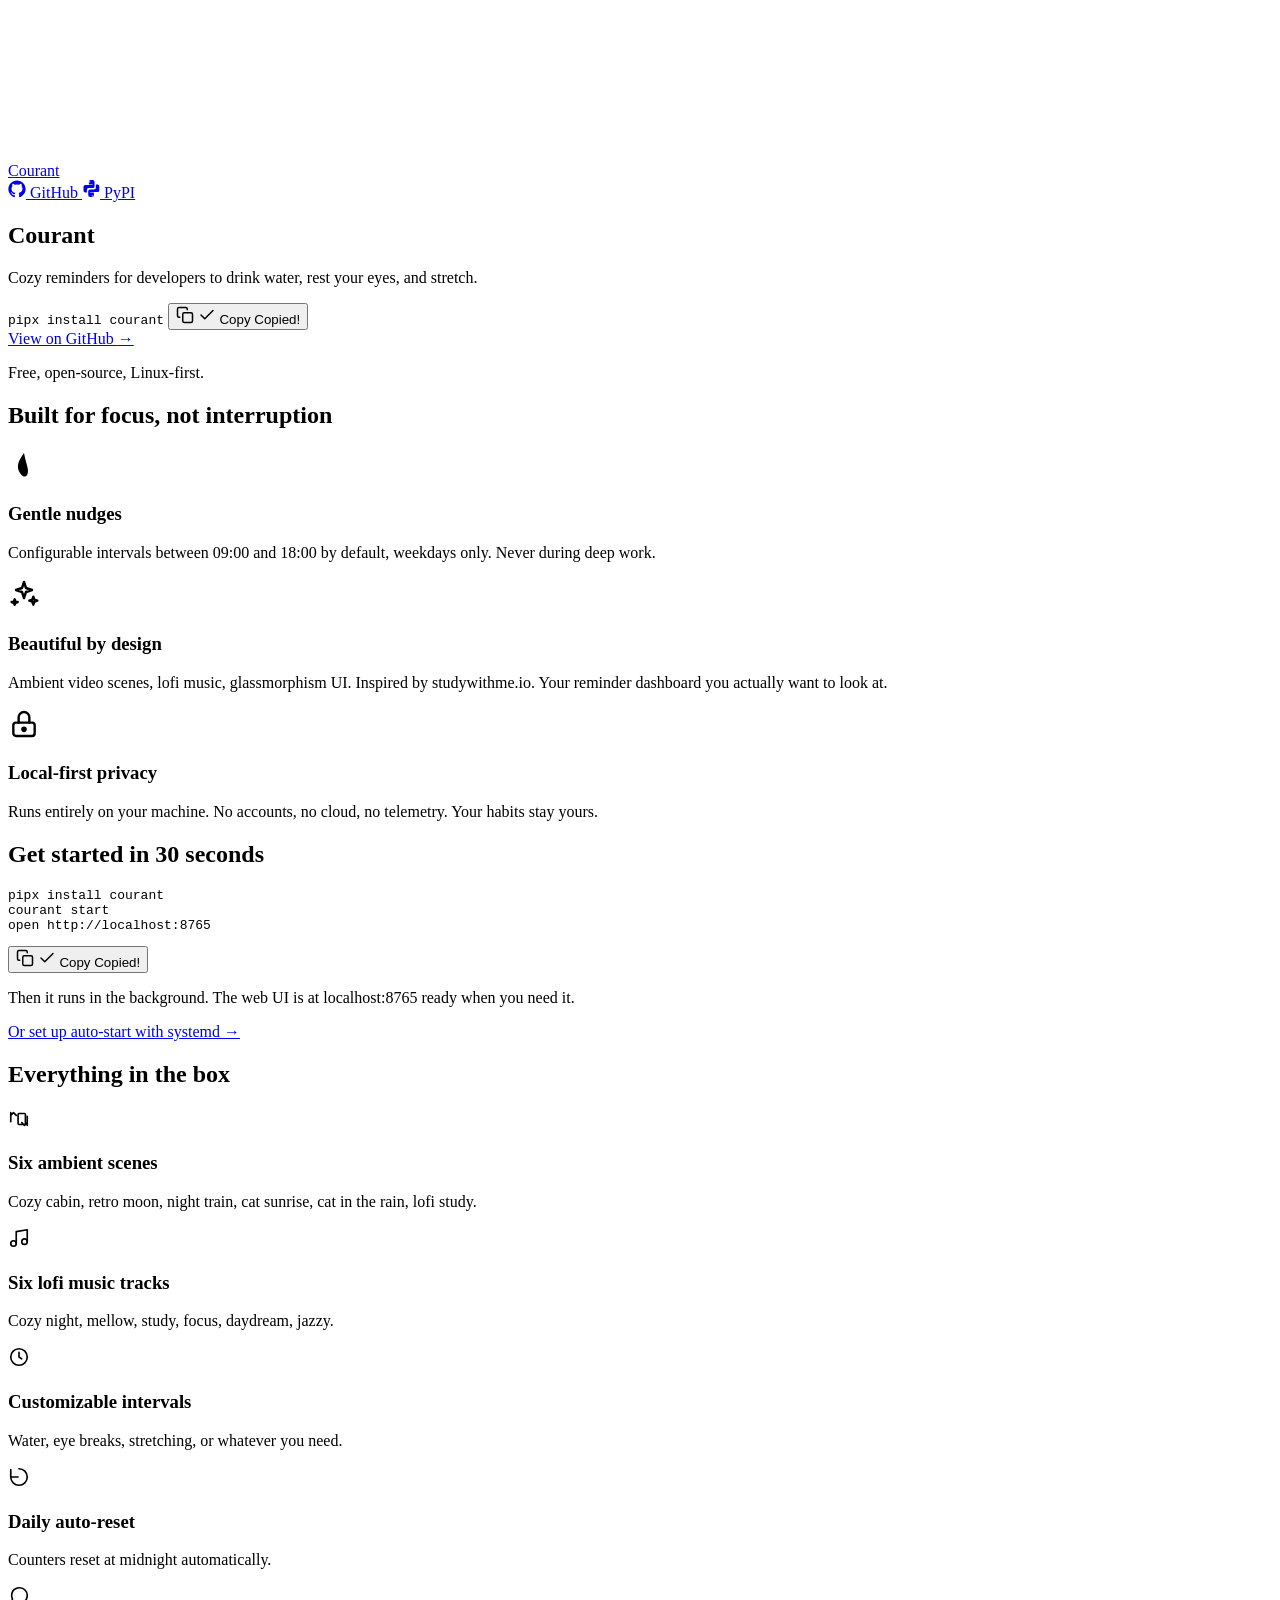
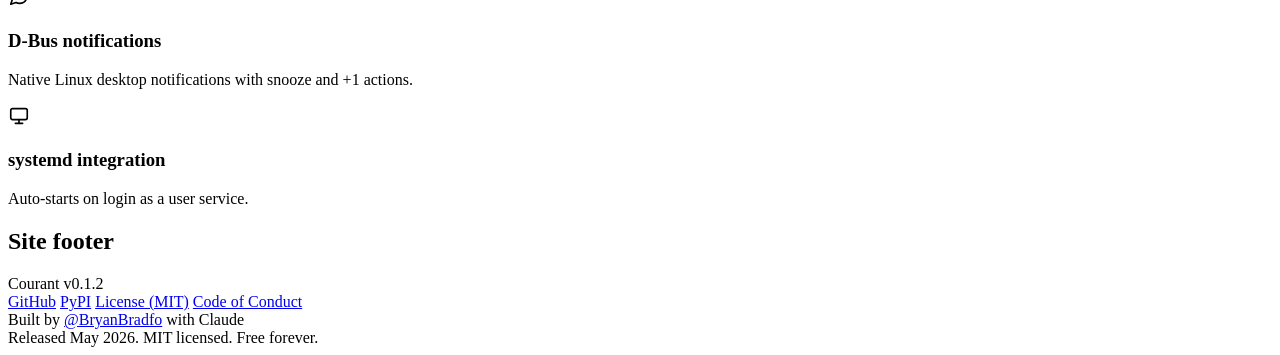
==== web/index.html @ 62fcd73d "Add static landing page for courant.bryanbradfo.me The web/ subdirectory contains a Vercel-ready sta" ====
<!doctype html>
<html lang="en">
<head>
  <meta charset="utf-8">
  <meta name="viewport" content="width=device-width, initial-scale=1">
  <title>Courant - Cozy reminders for developers</title>
  <meta name="description" content="Open-source Linux desktop reminders to drink water, rest your eyes, and stretch. Beautiful by design, local-first, free forever.">

  <!-- Canonical -->
  <link rel="canonical" href="https://courant.bryanbradfo.me/">

  <!-- Open Graph -->
  <meta property="og:type" content="website">
  <meta property="og:site_name" content="Courant">
  <meta property="og:title" content="Courant - Cozy reminders for developers">
  <meta property="og:description" content="Open-source Linux desktop reminders to drink water, rest your eyes, and stretch. Beautiful by design, local-first, free forever.">
  <meta property="og:url" content="https://courant.bryanbradfo.me/">
  <meta property="og:image" content="https://courant.bryanbradfo.me/og-image.png">
  <meta property="og:image:width" content="1200">
  <meta property="og:image:height" content="630">

  <!-- Twitter -->
  <meta name="twitter:card" content="summary_large_image">
  <meta name="twitter:title" content="Courant - Cozy reminders for developers">
  <meta name="twitter:description" content="Open-source Linux desktop reminders to drink water, rest your eyes, and stretch. Beautiful by design, local-first, free forever.">
  <meta name="twitter:image" content="https://courant.bryanbradfo.me/og-image.png">

  <!-- Favicon + theme color -->
  <link rel="icon" type="image/svg+xml" href="/favicon.svg">
  <meta name="theme-color" content="#1a1a2e">

  <!-- Google Fonts : Fraunces for display, Inter for UI, JetBrains Mono for code -->
  <link rel="preconnect" href="https://fonts.googleapis.com">
  <link rel="preconnect" href="https://fonts.gstatic.com" crossorigin>
  <link href="https://fonts.googleapis.com/css2?family=Fraunces:opsz,wght@9..144,400;9..144,500;9..144,600;9..144,700&family=Inter:wght@400;500;600;700&family=JetBrains+Mono:wght@400;500&display=swap" rel="stylesheet">

  <!-- Landing stylesheet -->
  <link rel="stylesheet" href="/style.css">
</head>
<body>

  <!-- Hero background video, fixed behind everything -->
  <video id="hero-video" autoplay loop muted playsinline aria-hidden="true">
    <source src="https://github.com/BryanBradfo/courant/releases/download/scenes-v1/cozy-cabin.mp4" type="video/mp4">
  </video>
  <div id="hero-overlay" aria-hidden="true"></div>

  <!-- Top navigation -->
  <nav class="cozy-nav" aria-label="Primary">
    <a href="/" class="brand" aria-label="Courant home">Courant</a>
    <div class="nav-links">
      <a href="https://github.com/BryanBradfo/courant" class="nav-link" aria-label="View Courant on GitHub" target="_blank" rel="noopener">
        <svg viewBox="0 0 24 24" width="18" height="18" aria-hidden="true" fill="currentColor">
          <path d="M12 .5C5.65.5.5 5.65.5 12c0 5.08 3.29 9.39 7.86 10.91.58.1.79-.25.79-.56v-2.18c-3.2.7-3.87-1.37-3.87-1.37-.52-1.33-1.28-1.68-1.28-1.68-1.04-.71.08-.7.08-.7 1.15.08 1.76 1.18 1.76 1.18 1.03 1.76 2.69 1.25 3.34.96.1-.75.4-1.25.73-1.54-2.55-.29-5.24-1.28-5.24-5.69 0-1.26.45-2.29 1.18-3.1-.12-.29-.51-1.46.11-3.04 0 0 .96-.31 3.15 1.18a10.94 10.94 0 0 1 5.72 0c2.19-1.49 3.15-1.18 3.15-1.18.62 1.58.23 2.75.11 3.04.74.81 1.18 1.84 1.18 3.1 0 4.42-2.69 5.39-5.25 5.68.41.36.78 1.06.78 2.13v3.16c0 .31.21.67.8.56C20.21 21.38 23.5 17.08 23.5 12 23.5 5.65 18.35.5 12 .5z"/>
        </svg>
        <span>GitHub</span>
      </a>
      <a href="https://pypi.org/project/courant/" class="nav-link" aria-label="View Courant on PyPI" target="_blank" rel="noopener">
        <svg viewBox="0 0 24 24" width="18" height="18" aria-hidden="true" fill="currentColor">
          <path d="M11.7 0a2.5 2.5 0 0 0-2.5 2.5v3.4h5v.7H4.5a2.5 2.5 0 0 0-2.5 2.5v5a2.5 2.5 0 0 0 2.5 2.5h2v-3.4a2.5 2.5 0 0 1 2.5-2.5h5.2a2.5 2.5 0 0 0 2.5-2.5V2.5A2.5 2.5 0 0 0 14.3 0h-2.6zm-1.4 1.7a.8.8 0 1 1 0 1.6.8.8 0 0 1 0-1.6zM18.5 6.7v3.4a2.5 2.5 0 0 1-2.5 2.5h-5.2a2.5 2.5 0 0 0-2.5 2.5v5a2.5 2.5 0 0 0 2.5 2.5h2.6a2.5 2.5 0 0 0 2.5-2.5v-3.4h-5v-.7h9.7a2.5 2.5 0 0 0 2.5-2.5v-5a2.5 2.5 0 0 0-2.5-2.5h-2zm-4.8 13.6a.8.8 0 1 1 0 1.6.8.8 0 0 1 0-1.6z"/>
        </svg>
        <span>PyPI</span>
      </a>
    </div>
  </nav>

  <!-- Section 1 : Hero -->
  <section class="hero" aria-labelledby="hero-title">
    <div class="hero-inner">
      <h1 id="hero-title" class="hero-title">Courant</h1>
      <p class="hero-tagline">Cozy reminders for developers to drink water, rest your eyes, and stretch.</p>

      <div class="install-block" role="group" aria-label="Install command">
        <code class="install-code">pipx install courant</code>
        <button class="copy-btn" data-copy="pipx install courant" aria-label="Copy install command">
          <svg class="copy-icon" viewBox="0 0 24 24" width="18" height="18" aria-hidden="true" fill="none" stroke="currentColor" stroke-width="2" stroke-linecap="round" stroke-linejoin="round">
            <rect x="9" y="9" width="13" height="13" rx="2" ry="2"/>
            <path d="M5 15H4a2 2 0 0 1-2-2V4a2 2 0 0 1 2-2h9a2 2 0 0 1 2 2v1"/>
          </svg>
          <svg class="check-icon" viewBox="0 0 24 24" width="18" height="18" aria-hidden="true" fill="none" stroke="currentColor" stroke-width="2" stroke-linecap="round" stroke-linejoin="round">
            <polyline points="20 6 9 17 4 12"/>
          </svg>
          <span class="copy-label">Copy</span>
          <span class="copied-label">Copied!</span>
        </button>
      </div>

      <a href="https://github.com/BryanBradfo/courant" class="hero-secondary" target="_blank" rel="noopener">
        View on GitHub <span aria-hidden="true">&rarr;</span>
      </a>

      <p class="hero-caption">Free, open-source, Linux-first.</p>
    </div>
  </section>

  <!-- Section 2 : Why Courant -->
  <section class="section" aria-labelledby="why-title">
    <div class="section-inner">
      <h2 id="why-title" class="section-title" data-reveal>Built for focus, not interruption</h2>
      <div class="card-grid card-grid-3">

        <article class="panel-card" data-reveal>
          <div class="card-icon" aria-hidden="true">
            <svg viewBox="0 0 32 32" width="32" height="32" fill="currentColor">
              <path d="M16 4 C 10 12, 8 18, 12 24 C 16 30, 20 28, 20 22 C 20 18, 18 14, 16 4 Z"/>
            </svg>
          </div>
          <h3 class="card-title">Gentle nudges</h3>
          <p class="card-text">Configurable intervals between 09:00 and 18:00 by default, weekdays only. Never during deep work.</p>
        </article>

        <article class="panel-card" data-reveal>
          <div class="card-icon" aria-hidden="true">
            <svg viewBox="0 0 24 24" width="32" height="32" fill="none" stroke="currentColor" stroke-width="1.8" stroke-linecap="round" stroke-linejoin="round">
              <path d="M12 3l1.5 4.5L18 9l-4.5 1.5L12 15l-1.5-4.5L6 9l4.5-1.5L12 3z"/>
              <path d="M19 14l.8 2.2L22 17l-2.2.8L19 20l-.8-2.2L16 17l2.2-.8L19 14z"/>
              <path d="M5 16l.6 1.7L7.3 18l-1.7.6L5 20l-.6-1.4L2.7 18l1.7-.3L5 16z"/>
            </svg>
          </div>
          <h3 class="card-title">Beautiful by design</h3>
          <p class="card-text">Ambient video scenes, lofi music, glassmorphism UI. Inspired by studywithme.io. Your reminder dashboard you actually want to look at.</p>
        </article>

        <article class="panel-card" data-reveal>
          <div class="card-icon" aria-hidden="true">
            <svg viewBox="0 0 24 24" width="32" height="32" fill="none" stroke="currentColor" stroke-width="1.8" stroke-linecap="round" stroke-linejoin="round">
              <rect x="4" y="11" width="16" height="10" rx="2"/>
              <path d="M8 11V7a4 4 0 0 1 8 0v4"/>
              <circle cx="12" cy="16" r="1.2" fill="currentColor"/>
            </svg>
          </div>
          <h3 class="card-title">Local-first privacy</h3>
          <p class="card-text">Runs entirely on your machine. No accounts, no cloud, no telemetry. Your habits stay yours.</p>
        </article>

      </div>
    </div>
  </section>

  <!--
    Section 3 : Screenshots
    Hidden until web/screenshots/{dashboard,settings,audio}.webp exist.
    Uncomment when assets land. See /tmp/courant-screenshots.txt for capture steps.

    <section class="section" aria-labelledby="screenshots-title">
      <div class="section-inner">
        <h2 id="screenshots-title" class="section-title" data-reveal>A reminder dashboard you will actually enjoy</h2>
        <div class="screenshot-grid" data-reveal>
          <figure class="screenshot-figure">
            <img src="/screenshots/dashboard.webp" loading="lazy" alt="Courant dashboard showing daily reminder progress and a cozy cabin background scene.">
          </figure>
          <figure class="screenshot-figure">
            <img src="/screenshots/settings.webp" loading="lazy" alt="Courant settings page with ambient scene picker and reminder schedule controls.">
          </figure>
          <figure class="screenshot-figure">
            <img src="/screenshots/audio.webp" loading="lazy" alt="Courant lofi music widget docked in the corner of the web UI.">
          </figure>
        </div>
        <p class="section-caption" data-reveal>Six ambient video scenes. Six lofi music tracks. Customize everything.</p>
      </div>
    </section>
  -->

  <!-- Section 4 : Quick install -->
  <section class="section" aria-labelledby="install-title">
    <div class="section-inner section-inner-narrow">
      <h2 id="install-title" class="section-title" data-reveal>Get started in 30 seconds</h2>

      <div class="code-block" data-reveal>
        <pre id="install-snippet"><code>pipx install courant
courant start
open http://localhost:8765</code></pre>
        <button class="copy-btn copy-btn-block" data-copy="pipx install courant&#10;courant start&#10;open http://localhost:8765" aria-label="Copy install commands">
          <svg class="copy-icon" viewBox="0 0 24 24" width="18" height="18" aria-hidden="true" fill="none" stroke="currentColor" stroke-width="2" stroke-linecap="round" stroke-linejoin="round">
            <rect x="9" y="9" width="13" height="13" rx="2" ry="2"/>
            <path d="M5 15H4a2 2 0 0 1-2-2V4a2 2 0 0 1 2-2h9a2 2 0 0 1 2 2v1"/>
          </svg>
          <svg class="check-icon" viewBox="0 0 24 24" width="18" height="18" aria-hidden="true" fill="none" stroke="currentColor" stroke-width="2" stroke-linecap="round" stroke-linejoin="round">
            <polyline points="20 6 9 17 4 12"/>
          </svg>
          <span class="copy-label">Copy</span>
          <span class="copied-label">Copied!</span>
        </button>
      </div>

      <p class="section-paragraph" data-reveal>Then it runs in the background. The web UI is at localhost:8765 ready when you need it.</p>

      <a href="https://github.com/BryanBradfo/courant#manual--dev-install" class="text-link" data-reveal target="_blank" rel="noopener">
        Or set up auto-start with systemd <span aria-hidden="true">&rarr;</span>
      </a>
    </div>
  </section>

  <!-- Section 5 : Features grid -->
  <section class="section" aria-labelledby="features-title">
    <div class="section-inner">
      <h2 id="features-title" class="section-title" data-reveal>Everything in the box</h2>
      <div class="card-grid card-grid-3 card-grid-tight">

        <article class="feature-card" data-reveal>
          <div class="feature-icon" aria-hidden="true">
            <svg viewBox="0 0 24 24" width="22" height="22" fill="none" stroke="currentColor" stroke-width="1.8" stroke-linecap="round" stroke-linejoin="round">
              <path d="M3 8l3-3 3 3M3 5v10M21 16l-3 3-3-3M21 19V9"/>
              <rect x="11" y="6" width="8" height="12" rx="1"/>
            </svg>
          </div>
          <h3 class="feature-title">Six ambient scenes</h3>
          <p class="feature-text">Cozy cabin, retro moon, night train, cat sunrise, cat in the rain, lofi study.</p>
        </article>

        <article class="feature-card" data-reveal>
          <div class="feature-icon" aria-hidden="true">
            <svg viewBox="0 0 24 24" width="22" height="22" fill="none" stroke="currentColor" stroke-width="1.8" stroke-linecap="round" stroke-linejoin="round">
              <path d="M9 18V5l12-2v13"/>
              <circle cx="6" cy="18" r="3"/>
              <circle cx="18" cy="16" r="3"/>
            </svg>
          </div>
          <h3 class="feature-title">Six lofi music tracks</h3>
          <p class="feature-text">Cozy night, mellow, study, focus, daydream, jazzy.</p>
        </article>

        <article class="feature-card" data-reveal>
          <div class="feature-icon" aria-hidden="true">
            <svg viewBox="0 0 24 24" width="22" height="22" fill="none" stroke="currentColor" stroke-width="1.8" stroke-linecap="round" stroke-linejoin="round">
              <circle cx="12" cy="12" r="9"/>
              <polyline points="12 7 12 12 15 14"/>
            </svg>
          </div>
          <h3 class="feature-title">Customizable intervals</h3>
          <p class="feature-text">Water, eye breaks, stretching, or whatever you need.</p>
        </article>

        <article class="feature-card" data-reveal>
          <div class="feature-icon" aria-hidden="true">
            <svg viewBox="0 0 24 24" width="22" height="22" fill="none" stroke="currentColor" stroke-width="1.8" stroke-linecap="round" stroke-linejoin="round">
              <path d="M3 12a9 9 0 1 0 9-9"/>
              <polyline points="3 4 3 12 11 12"/>
            </svg>
          </div>
          <h3 class="feature-title">Daily auto-reset</h3>
          <p class="feature-text">Counters reset at midnight automatically.</p>
        </article>

        <article class="feature-card" data-reveal>
          <div class="feature-icon" aria-hidden="true">
            <svg viewBox="0 0 24 24" width="22" height="22" fill="none" stroke="currentColor" stroke-width="1.8" stroke-linecap="round" stroke-linejoin="round">
              <path d="M21 11.5a8.4 8.4 0 0 1-.9 3.8 8.5 8.5 0 0 1-7.6 4.7 8.4 8.4 0 0 1-3.8-.9L3 21l1.9-5.7a8.4 8.4 0 0 1-.9-3.8 8.5 8.5 0 0 1 4.7-7.6 8.4 8.4 0 0 1 3.8-.9h.5a8.5 8.5 0 0 1 8 8v.5z"/>
            </svg>
          </div>
          <h3 class="feature-title">D-Bus notifications</h3>
          <p class="feature-text">Native Linux desktop notifications with snooze and +1 actions.</p>
        </article>

        <article class="feature-card" data-reveal>
          <div class="feature-icon" aria-hidden="true">
            <svg viewBox="0 0 24 24" width="22" height="22" fill="none" stroke="currentColor" stroke-width="1.8" stroke-linecap="round" stroke-linejoin="round">
              <rect x="3" y="4" width="18" height="12" rx="2"/>
              <line x1="8" y1="20" x2="16" y2="20"/>
              <line x1="12" y1="16" x2="12" y2="20"/>
            </svg>
          </div>
          <h3 class="feature-title">systemd integration</h3>
          <p class="feature-text">Auto-starts on login as a user service.</p>
        </article>

      </div>
    </div>
  </section>

  <!-- Section 6 : Footer -->
  <footer class="site-footer" aria-labelledby="footer-heading">
    <h2 id="footer-heading" class="sr-only">Site footer</h2>
    <div class="footer-inner">
      <div class="footer-brand">
        <span class="footer-brand-name">Courant</span>
        <span class="footer-version">v0.1.2</span>
      </div>
      <div class="footer-links">
        <a href="https://github.com/BryanBradfo/courant" target="_blank" rel="noopener">GitHub</a>
        <a href="https://pypi.org/project/courant/" target="_blank" rel="noopener">PyPI</a>
        <a href="https://github.com/BryanBradfo/courant/blob/main/LICENSE" target="_blank" rel="noopener">License (MIT)</a>
        <a href="https://github.com/BryanBradfo/courant/blob/main/CODE_OF_CONDUCT.md" target="_blank" rel="noopener">Code of Conduct</a>
      </div>
      <div class="footer-credit">
        Built by <a href="https://github.com/BryanBradfo" target="_blank" rel="noopener">@BryanBradfo</a> with Claude
      </div>
    </div>
    <div class="footer-bottom">
      Released May 2026. MIT licensed. Free forever.
    </div>
  </footer>

  <script src="/main.js" defer></script>
</body>
</html>
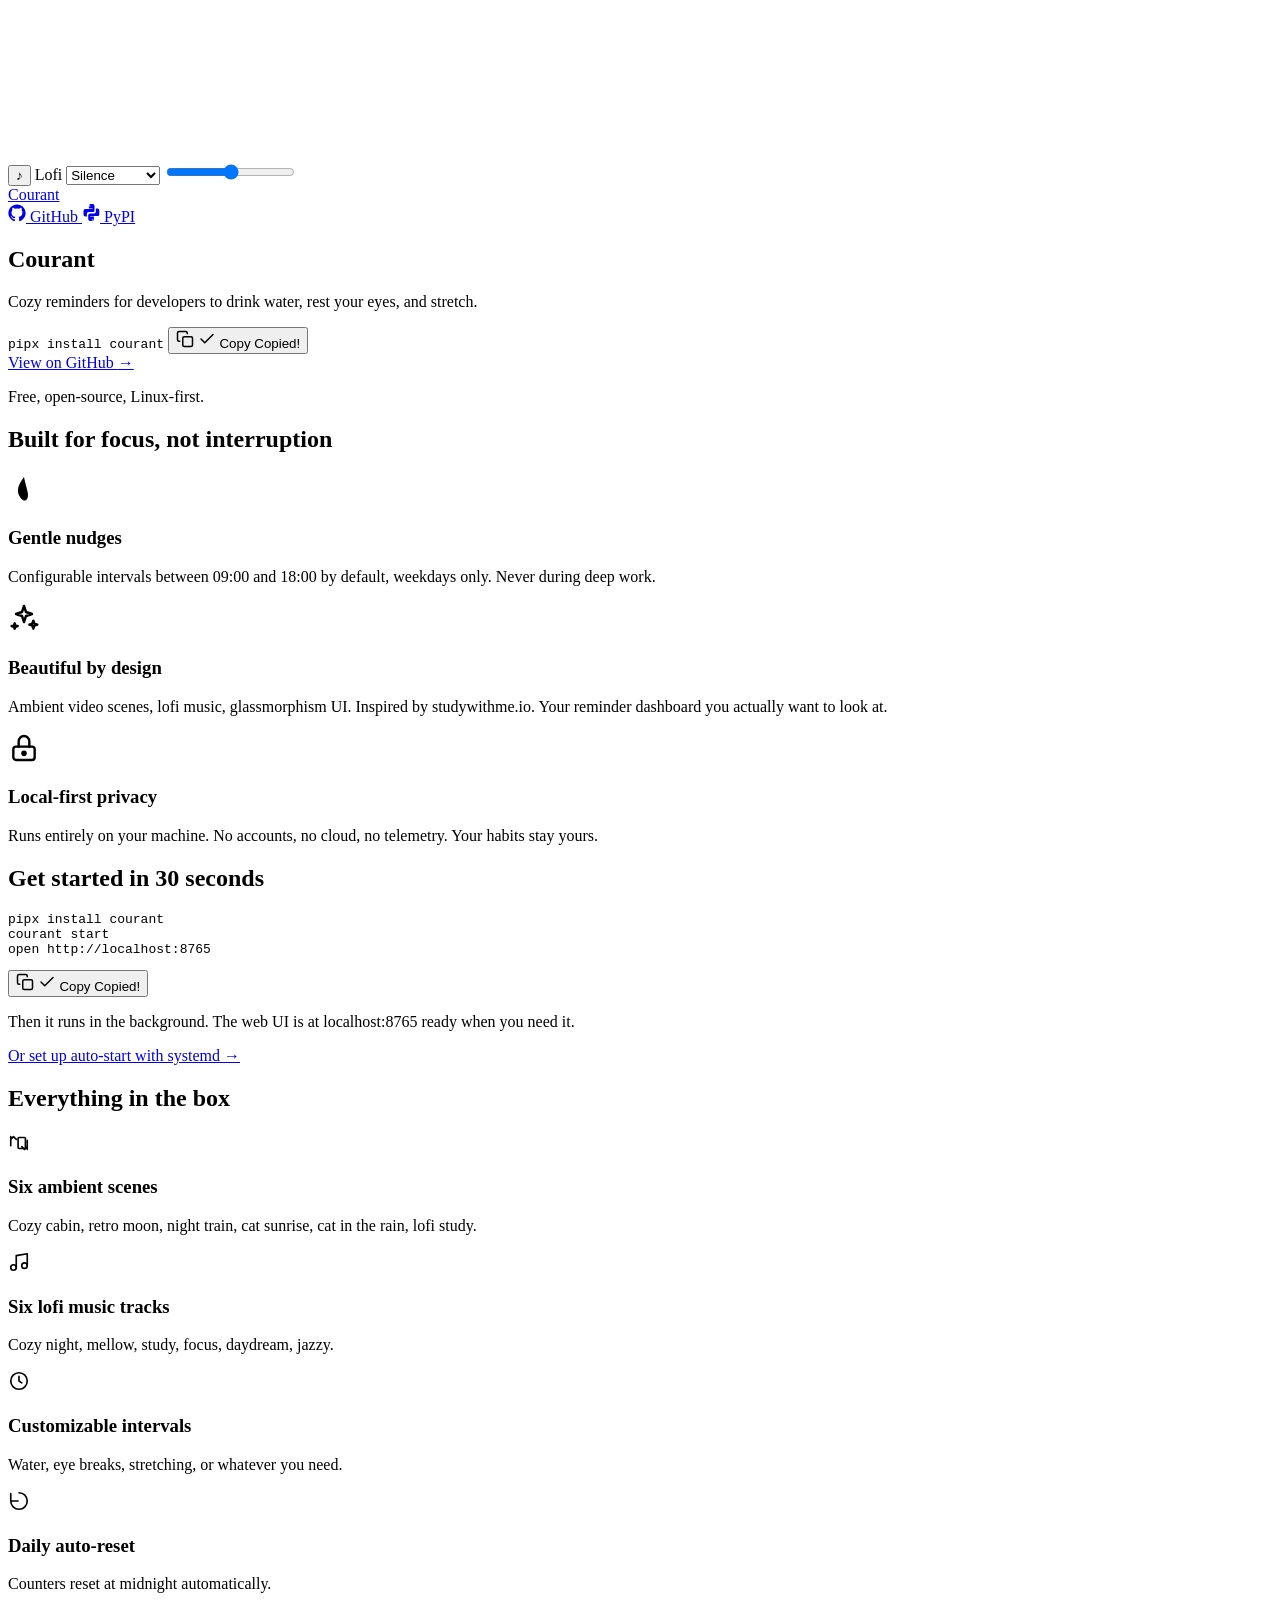
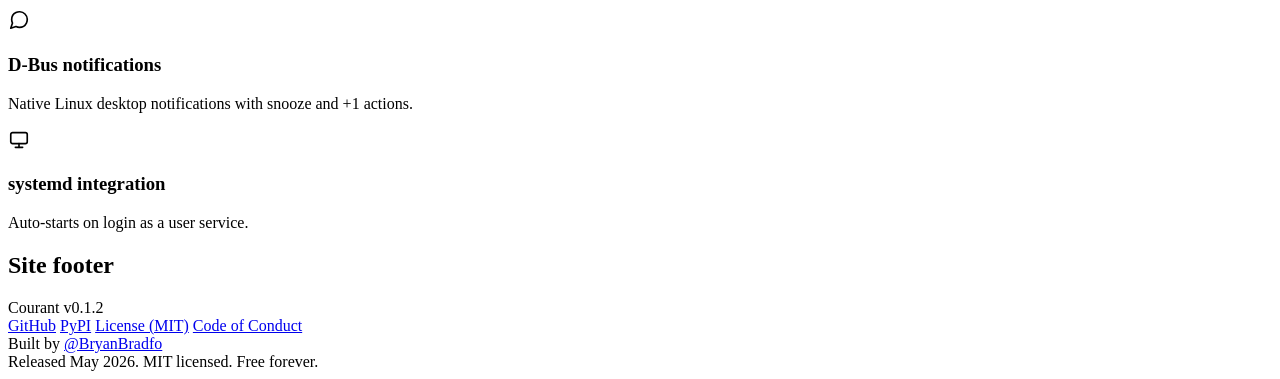
==== commit de7cacd5: "Add ambient audio player to landing page Mirror the main app's bottom-right audio pill on the landin" ====
--- a/web/index.html
+++ b/web/index.html
@@ -44,6 +44,26 @@
     <source src="https://github.com/BryanBradfo/courant/releases/download/scenes-v1/cozy-cabin.mp4" type="video/mp4">
   </video>
   <div id="hero-overlay" aria-hidden="true"></div>
+
+  <!-- Ambient audio player, floating bottom-right.
+       Hardcoded track list points at the audio-v1 GitHub release. -->
+  <div id="audio-player" class="audio-player">
+    <audio id="audio-element" loop preload="none"></audio>
+    <button id="audio-toggle" class="audio-toggle" type="button"
+            aria-label="Play or pause ambient audio">♪</button>
+    <span id="audio-track-name" class="audio-track-name">Lofi</span>
+    <select id="audio-select" class="audio-select" aria-label="Select audio track">
+      <option value="">Silence</option>
+      <option value="cozy-night">Cozy Night</option>
+      <option value="mellow">Mellow Lofi</option>
+      <option value="study">Study Time</option>
+      <option value="focus">Deep Focus</option>
+      <option value="daydream">Daydream</option>
+      <option value="jazzy">Jazzy Love</option>
+    </select>
+    <input id="audio-volume" type="range" min="0" max="100" value="50"
+           class="audio-volume" aria-label="Volume">
+  </div>
 
   <!-- Top navigation -->
   <nav class="cozy-nav" aria-label="Primary">
@@ -283,7 +303,7 @@
         <a href="https://github.com/BryanBradfo/courant/blob/main/CODE_OF_CONDUCT.md" target="_blank" rel="noopener">Code of Conduct</a>
       </div>
       <div class="footer-credit">
-        Built by <a href="https://github.com/BryanBradfo" target="_blank" rel="noopener">@BryanBradfo</a> with Claude
+        Built by <a href="https://github.com/BryanBradfo" target="_blank" rel="noopener">@BryanBradfo</a>
       </div>
     </div>
     <div class="footer-bottom">
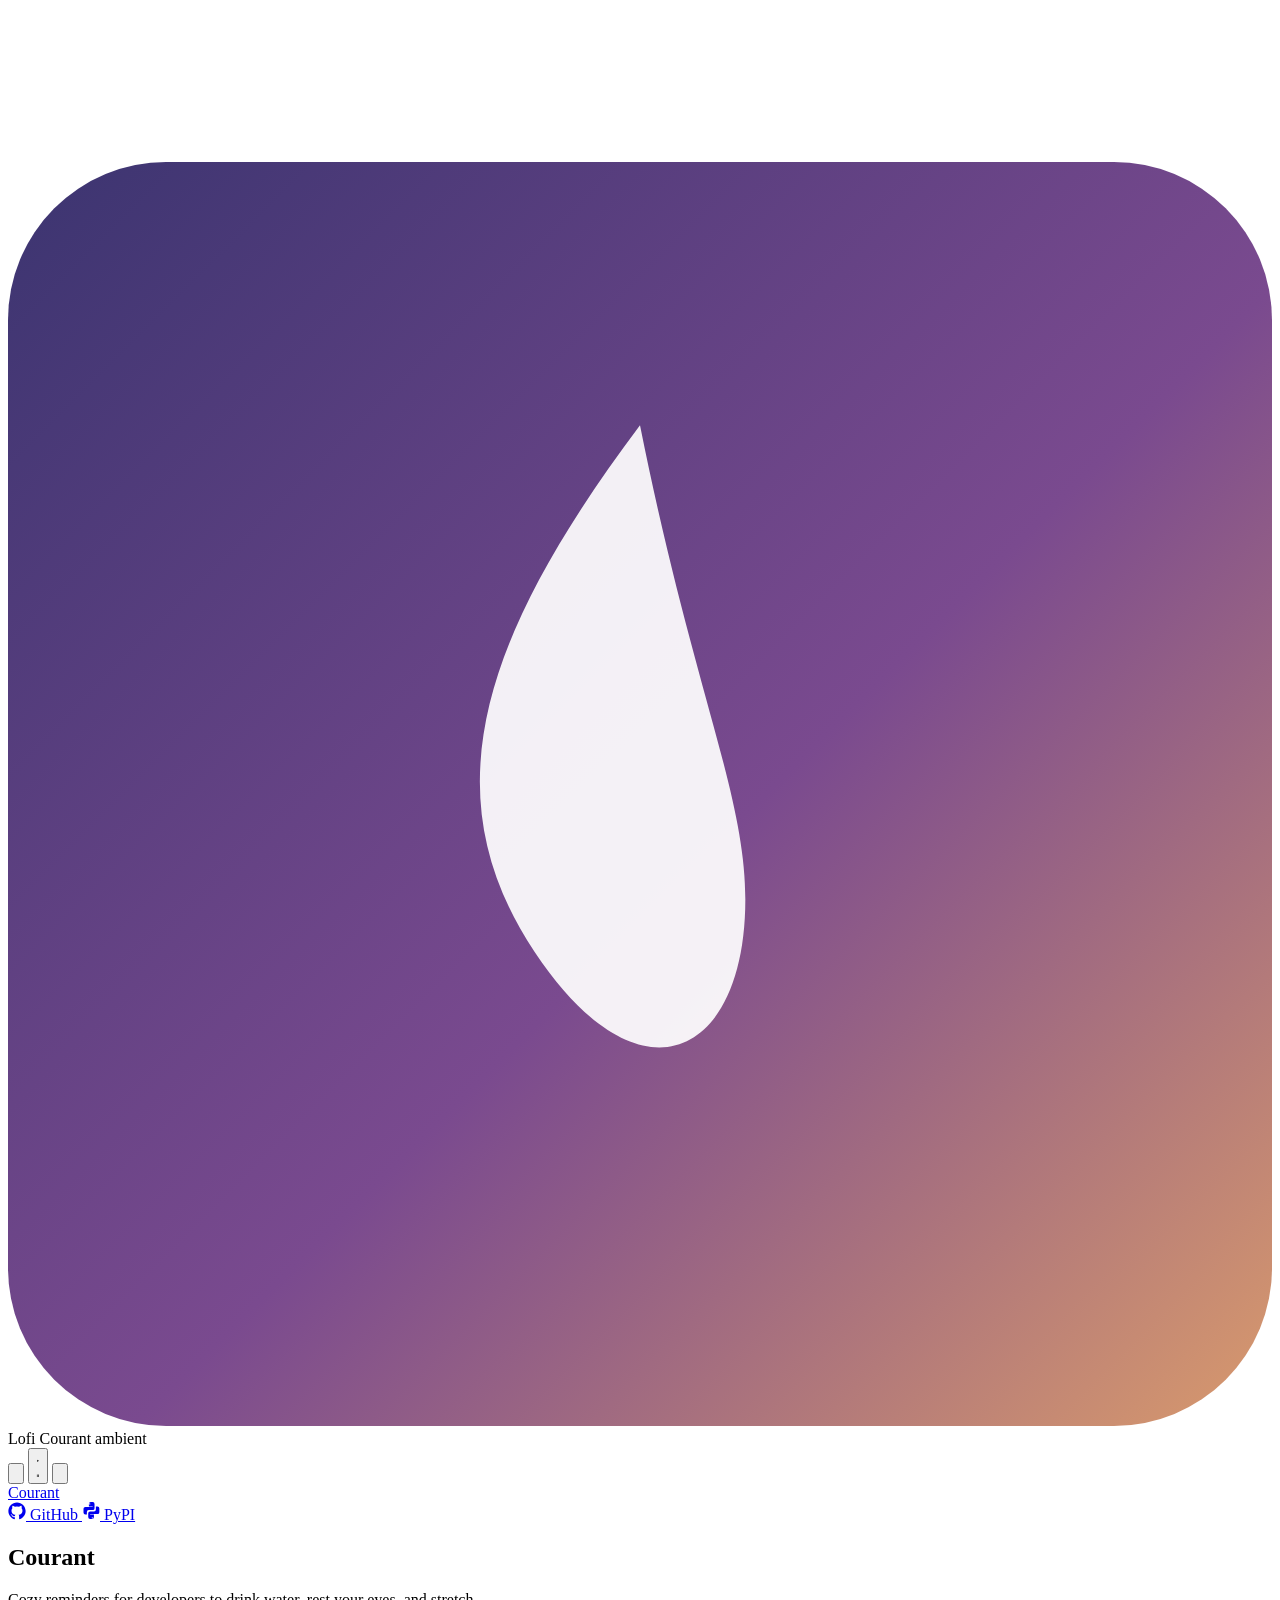
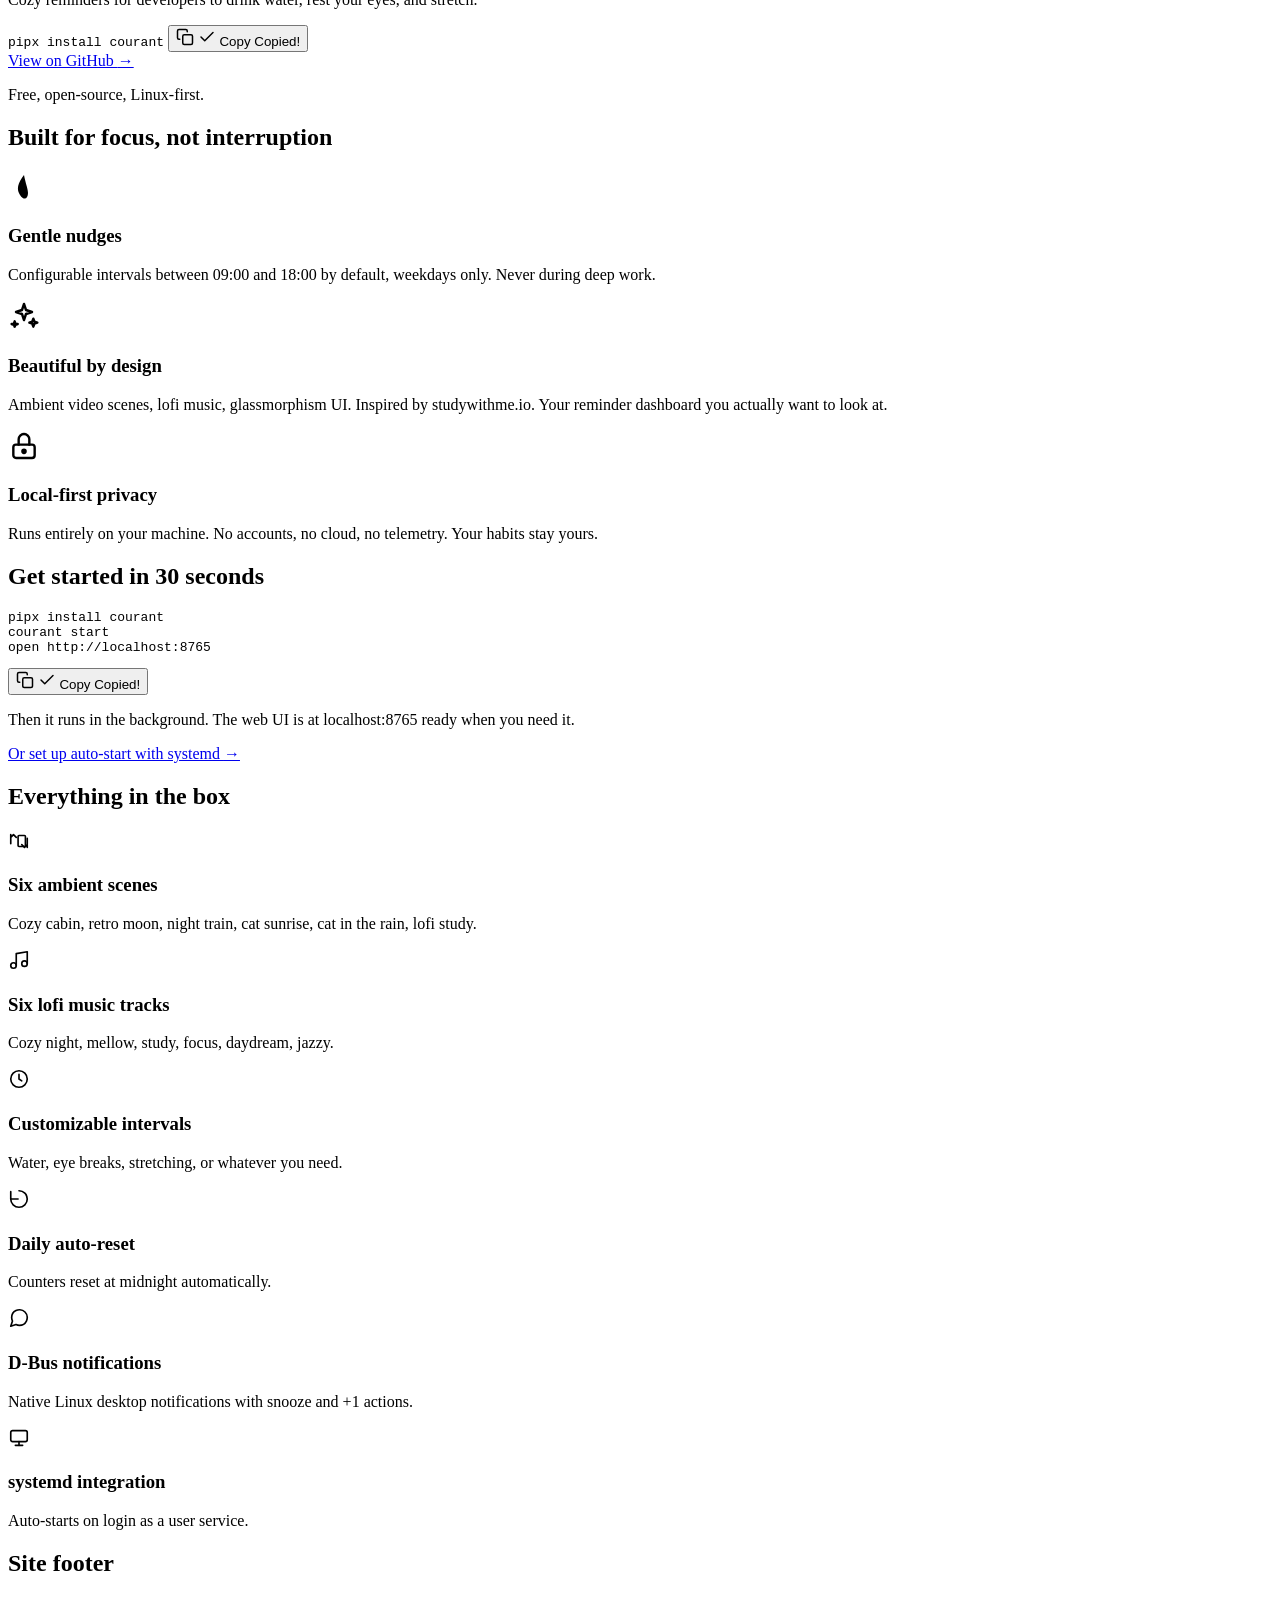
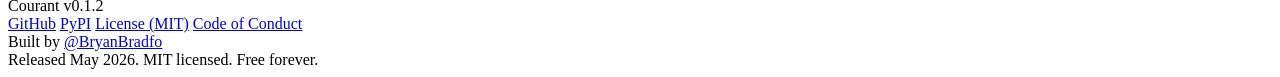
==== commit 54e3045e: "Restyle audio widget as Spotify-style mini-player Move the widget from bottom-right to bottom-left (" ====
--- a/web/index.html
+++ b/web/index.html
@@ -45,24 +45,51 @@
   </video>
   <div id="hero-overlay" aria-hidden="true"></div>
 
-  <!-- Ambient audio player, floating bottom-right.
+  <!-- Ambient audio player, floating bottom-left (Spotify-style mini-player).
        Hardcoded track list points at the audio-v1 GitHub release. -->
-  <div id="audio-player" class="audio-player">
+  <div id="audio-player" class="audio-player" aria-label="Ambient audio player">
     <audio id="audio-element" loop preload="none"></audio>
-    <button id="audio-toggle" class="audio-toggle" type="button"
-            aria-label="Play or pause ambient audio">♪</button>
-    <span id="audio-track-name" class="audio-track-name">Lofi</span>
-    <select id="audio-select" class="audio-select" aria-label="Select audio track">
-      <option value="">Silence</option>
-      <option value="cozy-night">Cozy Night</option>
-      <option value="mellow">Mellow Lofi</option>
-      <option value="study">Study Time</option>
-      <option value="focus">Deep Focus</option>
-      <option value="daydream">Daydream</option>
-      <option value="jazzy">Jazzy Love</option>
-    </select>
-    <input id="audio-volume" type="range" min="0" max="100" value="50"
-           class="audio-volume" aria-label="Volume">
+
+    <div class="audio-art" aria-hidden="true">
+      <svg viewBox="0 0 48 48" xmlns="http://www.w3.org/2000/svg">
+        <defs>
+          <linearGradient id="audio-art-grad" x1="0" y1="0" x2="1" y2="1">
+            <stop offset="0%" stop-color="#3b3470"/>
+            <stop offset="55%" stop-color="#7a4a8f"/>
+            <stop offset="100%" stop-color="#d99a6c"/>
+          </linearGradient>
+        </defs>
+        <rect width="48" height="48" rx="6" fill="url(#audio-art-grad)"/>
+        <path d="M24 10 C 18 18, 16 24, 20 30 C 24 36, 28 34, 28 28 C 28 24, 26 20, 24 10 Z"
+              fill="rgba(255,255,255,0.92)"/>
+      </svg>
+    </div>
+
+    <div class="audio-meta">
+      <span id="audio-track-title" class="audio-track-title">Lofi</span>
+      <span id="audio-track-artist" class="audio-track-artist">Courant ambient</span>
+    </div>
+
+    <div class="audio-controls">
+      <button id="audio-prev" class="audio-control" type="button" aria-label="Previous track">
+        <svg class="audio-icon" viewBox="0 0 24 24" aria-hidden="true">
+          <path d="M6 6h2v12H6zm3.5 6 8.5 6V6z"/>
+        </svg>
+      </button>
+      <button id="audio-toggle" class="audio-control audio-toggle" type="button" aria-label="Play ambient audio">
+        <svg class="audio-icon icon-play" viewBox="0 0 24 24" aria-hidden="true">
+          <path d="M8 5v14l11-7z"/>
+        </svg>
+        <svg class="audio-icon icon-pause" viewBox="0 0 24 24" aria-hidden="true">
+          <path d="M6 4h4v16H6zM14 4h4v16h-4z"/>
+        </svg>
+      </button>
+      <button id="audio-next" class="audio-control" type="button" aria-label="Next track">
+        <svg class="audio-icon" viewBox="0 0 24 24" aria-hidden="true">
+          <path d="M16 6h2v12h-2zM6 18l8.5-6L6 6z"/>
+        </svg>
+      </button>
+    </div>
   </div>
 
   <!-- Top navigation -->
